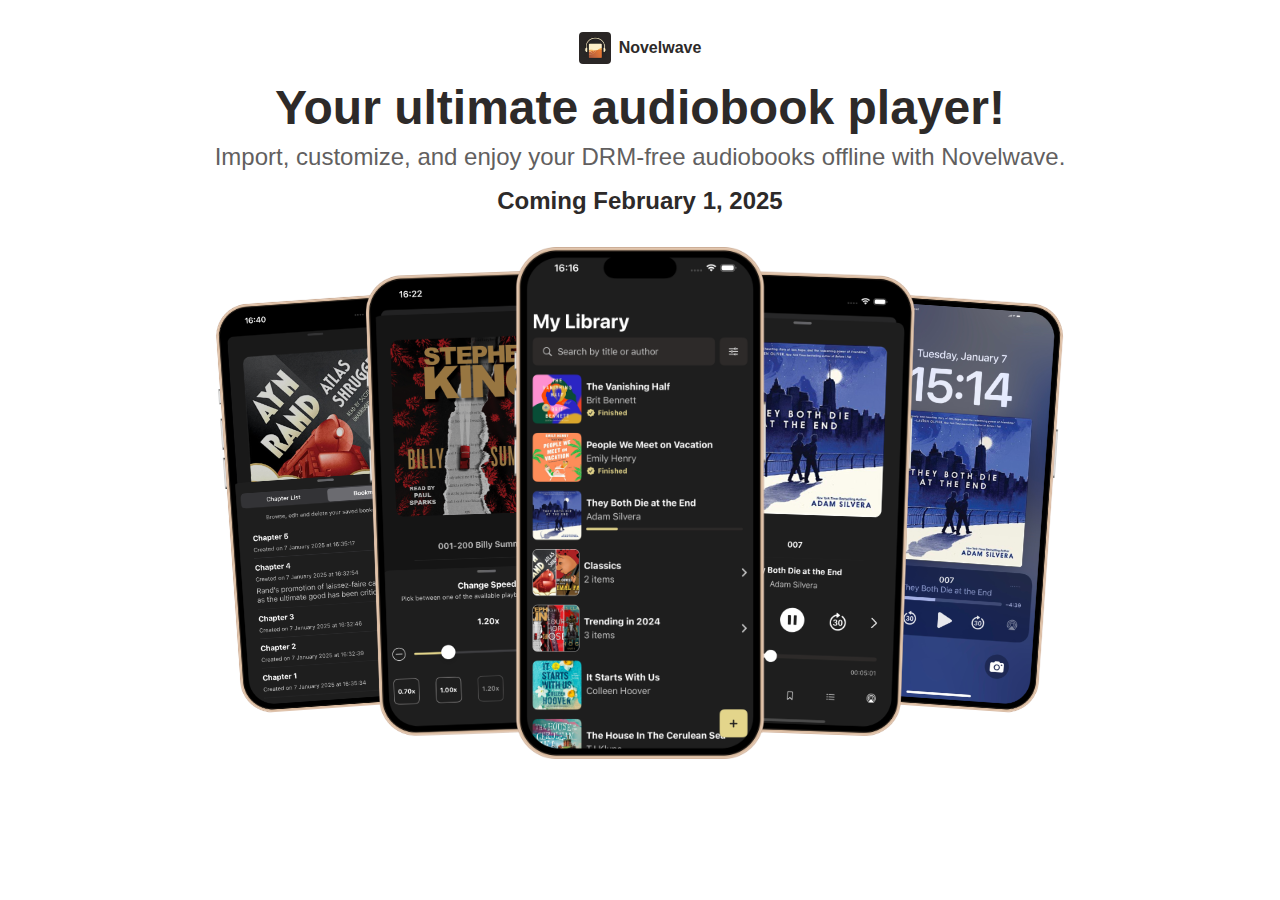
==== index.html @ bcdfbcad "Add favicon to the website" ====
<!DOCTYPE html>
<html lang="en">
<head>
    <meta charset="UTF-8">
    <meta name="viewport" content="width=device-width, initial-scale=1.0">
    <title>Novelwave</title>
    <link rel="stylesheet" href="styles.css"/>
    <link rel="apple-touch-icon" sizes="180x180" href="/apple-touch-icon.png">
    <link rel="icon" type="image/png" sizes="32x32" href="/favicon-32x32.png">
    <link rel="icon" type="image/png" sizes="16x16" href="/favicon-16x16.png">
    <link rel="manifest" href="/site.webmanifest">
</head>
<body>
    <section class="landing">
        <div class="landing__header">
            <img class="landing__header__appIcon"src="resources/icons/icon.novelwave.png"/>
            <p class="landing__header__appName">Novelwave</p>
        </div>
        <h1 class="landing__title">Your ultimate <br class="landing__title--breakpoint">audiobook player!</h1>
        <h4 class="landing__subtitle">Import, customize, and enjoy your DRM-free audiobooks offline with Novelwave.</h4>
        <h4 class="landing__disclaimer">Coming <span class="landing__disclaimer--date">February 1, 2025</span></h4>
        <div class="landing__container">
            <img class="landing__image landing__image--bookmarks" src="resources/images/image.bookmarks.png"/>
            <img class="landing__image landing__image--playbackSpeed" src="resources/images/image.playbackSpeed.png"/>
            <img class="landing__image landing__image--library" src="resources/images/image.library.png"/>
            <img class="landing__image landing__image--player" src="resources/images/image.player.png"/>
            <img class="landing__image landing__image--nowPlaying" src="resources/images/image.nowPlaying.png"/>
        </div>
    </section>
</body>
</html>
---- styles.css ----
:root {
    --primary-color: #2D2A29;
    --secondary-color: #625F5F;
    --background-color: #FFFFFF;
}

* {
    margin: 0;
    padding: 0;
    box-sizing: border-box;
}

body {
    font-family: -apple-system, BlinkMacSystemFont, sans-serif;
    font-size: 16px;
    background-color: var(--background-color);
    color: var(--primary-color);
}

h1 {
    font-size: 3em;
    font-weight: 600;
}

h4 {
    font-size: 1.5em;
    font-weight: 400;
}

.landing {
    text-align: center;
    height: 100vh;
    padding: 2em;
}

.landing__header {
    display: flex;
    justify-content: center;
    align-items: center;
    gap: 0.5em;
    padding-bottom: 1rem;
}

.landing__header__appIcon {
    width: 2em;
    border-radius: 0.25em;
}

.landing__header__appName {
    font-size: 1em;
    font-weight: 600;
}

.landing__title {
    padding-bottom: 0.5rem;
}

.landing__title--breakpoint {
    display: none;
}

@media (max-width: 750px) {
    .landing__title--breakpoint {
        display: block;
    }
}

.landing__subtitle {
    color: var(--secondary-color);
    padding-bottom: 1rem;
}

.landing__disclaimer {
    font-weight: 600;
    padding-bottom: 2rem;
}

.landing__disclaimer--date {
    color: var(--primary-color);
}

.landing__container {
    display: flex;
    justify-content: center;
    margin-right: 96px;
}

.landing__image {
    height: 40vw;
    min-height: 360px;
    margin-right: -96px;
    max-height: 600px;
}

.landing__image--bookmarks {
    rotate: -4deg;
    scale: 0.8;
}

.landing__image--playbackSpeed {
    rotate: -2deg;
    z-index: 1;
    scale: 0.9;
}

.landing__image--player {
    rotate: 2deg;
    z-index: 1;
    scale: 0.9;
}

.landing__image--nowPlaying {
    rotate: 4deg;
    scale: 0.8;
}

.landing__image--library {
    z-index: 2;
}
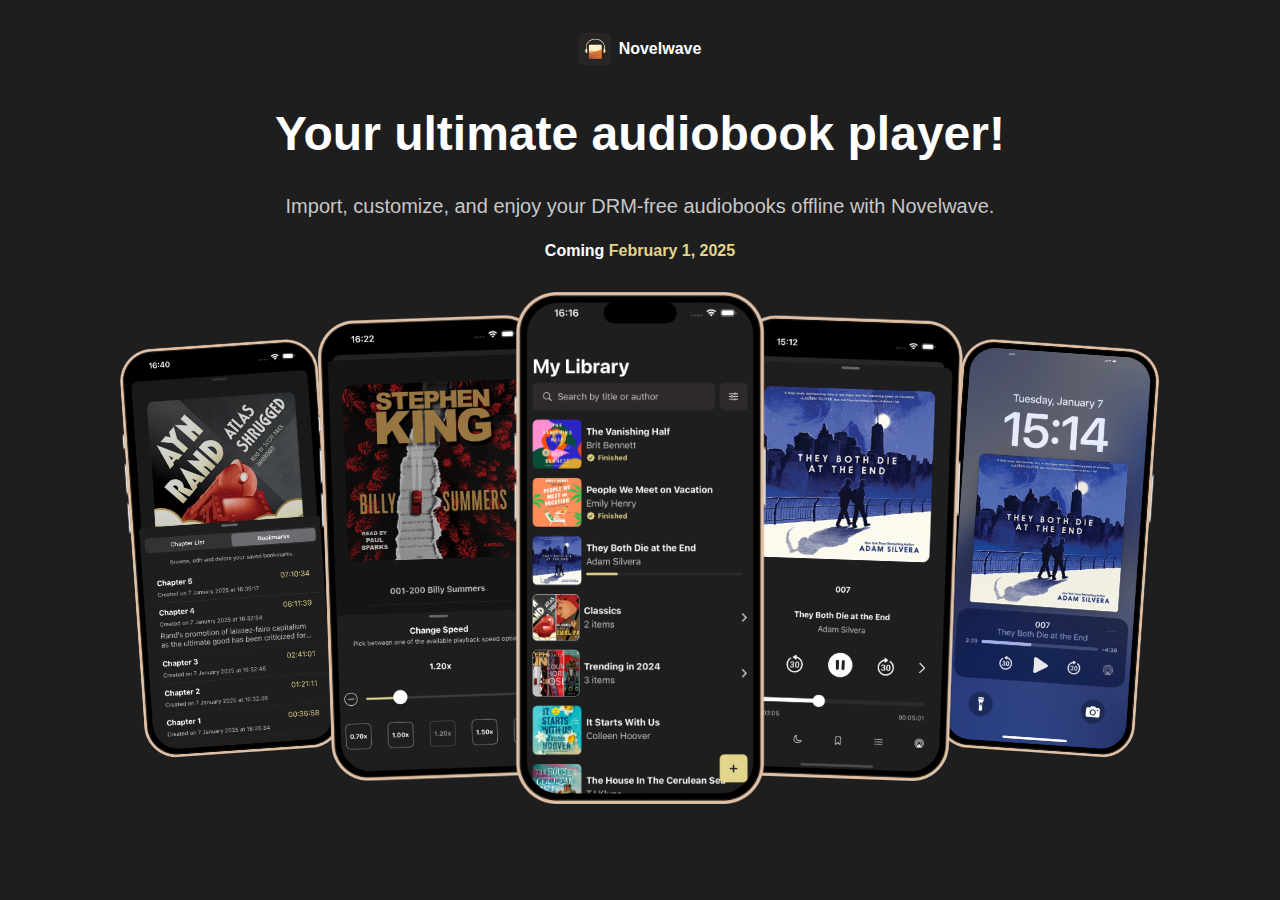
==== commit 2bc88e8a: "Update landing page colors and cleaned up code" ====
--- a/index.html
+++ b/index.html
@@ -3,29 +3,32 @@
 <head>
     <meta charset="UTF-8">
     <meta name="viewport" content="width=device-width, initial-scale=1.0">
-    <title>Novelwave</title>
-    <link rel="stylesheet" href="styles.css"/>
+    <title>Novelwave - Audiobook Player</title>
+    <link rel="stylesheet" href="index.css">
     <link rel="apple-touch-icon" sizes="180x180" href="/apple-touch-icon.png">
     <link rel="icon" type="image/png" sizes="32x32" href="/favicon-32x32.png">
     <link rel="icon" type="image/png" sizes="16x16" href="/favicon-16x16.png">
     <link rel="manifest" href="/site.webmanifest">
 </head>
 <body>
-    <section class="landing">
-        <div class="landing__header">
-            <img class="landing__header__appIcon"src="resources/icons/icon.novelwave.png"/>
-            <p class="landing__header__appName">Novelwave</p>
-        </div>
-        <h1 class="landing__title">Your ultimate <br class="landing__title--breakpoint">audiobook player!</h1>
-        <h4 class="landing__subtitle">Import, customize, and enjoy your DRM-free audiobooks offline with Novelwave.</h4>
-        <h4 class="landing__disclaimer">Coming <span class="landing__disclaimer--date">February 1, 2025</span></h4>
-        <div class="landing__container">
-            <img class="landing__image landing__image--bookmarks" src="resources/images/image.bookmarks.png"/>
-            <img class="landing__image landing__image--playbackSpeed" src="resources/images/image.playbackSpeed.png"/>
-            <img class="landing__image landing__image--library" src="resources/images/image.library.png"/>
-            <img class="landing__image landing__image--player" src="resources/images/image.player.png"/>
-            <img class="landing__image landing__image--nowPlaying" src="resources/images/image.nowPlaying.png"/>
-        </div>
-    </section>
-</body>
-</html>+    <main class="landing">
+        <header class="landing__header">
+            <img class="landing__header__icon" src="resources/icons/icon.novelwave.png" alt="Novelwave app icon">
+            <p class="landing__header__name">Novelwave</p>
+        </header>
+        <h1 class="landing__title">
+            Your ultimate <span class="landing__title--breakpoint">audiobook player!</span>
+        </h1>
+        <p class="landing__subtitle">
+            Import, customize, and enjoy your DRM-free audiobooks offline with Novelwave.
+        </p>
+        <p class="landing__disclaimer">
+            Coming <span class="landing__disclaimer--date">February 1, 2025</span>
+        </p>
+        <section class="landing__images">
+            <img class="landing__image landing__image--bookmarks" src="resources/images/image.bookmarks.png" alt="Bookmark feature preview">
+            <img class="landing__image landing__image--playback-speed" src="resources/images/image.playbackSpeed.png" alt="Playback speed feature preview">
+            <img class="landing__image landing__image--library" src="resources/images/image.library.png" alt="Library view preview">
+            <img class="landing__image landing__image--player" src="resources/images/image.player.png" alt="Player feature preview">
+            <img class="landing__image landing__image--now-playing" src="resources/images/image.nowPlaying.png" alt="Now playing screen preview">
+        </section
--- a/index.css
+++ b/index.css
@@ -0,0 +1,138 @@
+:root {
+    --primary-color: #FFFFFF;
+    --secondary-color: #C7C7C7;
+    --background-color: #1E1E1E;
+    --accent-color: #E3D58B;
+    --contrast-color: #2D2A29;
+}
+
+* {
+    margin: 0;
+    padding: 0;
+    box-sizing: border-box;
+}
+
+body {
+    font-family: -apple-system, BlinkMacSystemFont, sans-serif;
+    font-size: 16px;
+    background-color: var(--background-color);
+    color: var(--primary-color);
+}
+
+h1, h4, p {
+    text-align: center;
+    margin: 0.5em 0;
+}
+
+.landing {
+    display: flex;
+    flex-direction: column;
+    align-items: center;
+    height: 100vh;
+    padding: 2rem;
+    text-align: center;
+}
+
+.landing__header {
+    display: flex;
+    align-items: center;
+    gap: 0.5em;
+    margin-bottom: 1rem;
+}
+
+.landing__header__icon {
+    width: 2em;
+    border-radius: 0.25em;
+}
+
+.landing__header__name {
+    font-size: 1rem;
+    font-weight: 600;
+}
+
+.landing__title {
+    font-size: 3rem;
+    font-weight: 600;
+}
+
+.landing__title--breakpoint {
+    display: inline;
+}
+
+@media (max-width: 750px) {
+    .landing__title--breakpoint {
+        display: block;
+    }
+}
+
+.landing__subtitle {
+    font-size: 1.25rem;
+    color: var(--secondary-color);
+    margin-bottom: 1rem;
+}
+
+.landing__disclaimer {
+    font-size: 1rem;
+    font-weight: 600;
+    margin-bottom: 2rem;
+}
+
+.landing__disclaimer--date {
+    color: var(--accent-color);
+}
+
+.landing__images {
+    display: flex;
+    justify-content: center;
+    margin-left: -3rem;
+}
+
+.landing__image {
+    max-height: 600px;
+    min-height: 360px;
+    height: 40vw;
+    transform: rotate(0);
+    margin-right: -3rem;
+}
+
+.landing__image--bookmarks {
+    transform: rotate(-4deg) scale(0.8);
+}
+
+@media (max-width: 750px) {
+    .landing__image {
+        margin-right: -7rem;
+    }
+
+    .landing__images {
+        margin-left: -7rem;
+    }
+}
+
+@media (max-width: 440px) {
+    .landing__image {
+        margin-right: -9rem;
+    }
+
+    .landing__images {
+        margin-left: -9rem;
+    }
+}
+
+.landing__image--playback-speed {
+    transform: rotate(-2deg) scale(0.9);
+    z-index: 1;
+}
+
+.landing__image--library {
+    z-index: 2;
+}
+
+.landing__image--player {
+    transform: rotate(2deg) scale(0.9);
+    z-index: 1;
+}
+
+.landing__image--now-playing {
+    transform: rotate(4deg) scale(0.8);
+}
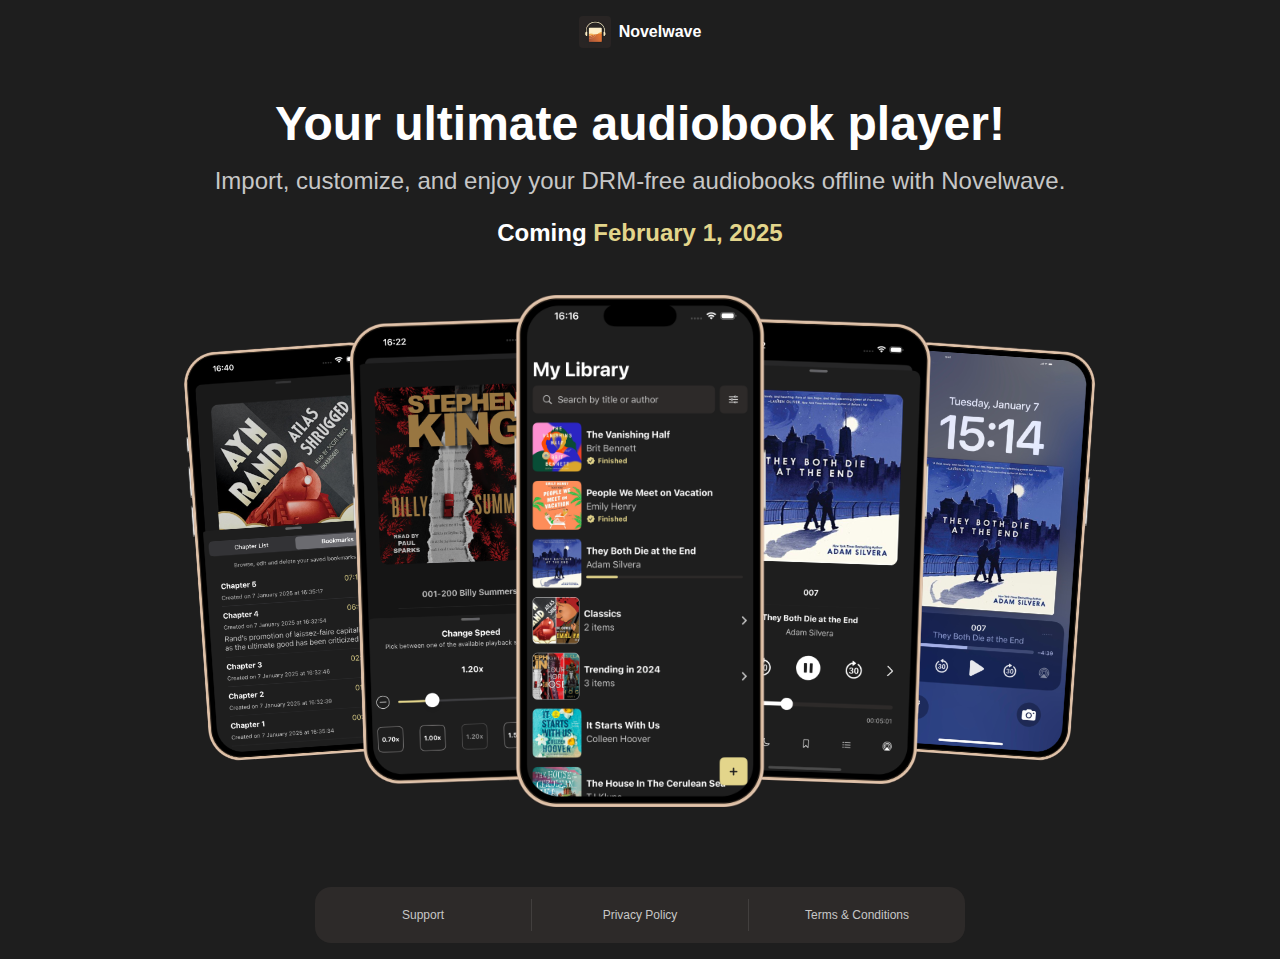
==== commit bd3ccdcc: "Add placeholder footer element" ====
--- a/index.html
+++ b/index.html
@@ -5,17 +5,20 @@
     <meta name="viewport" content="width=device-width, initial-scale=1.0">
     <title>Novelwave - Audiobook Player</title>
     <link rel="stylesheet" href="index.css">
-    <link rel="apple-touch-icon" sizes="180x180" href="/apple-touch-icon.png">
-    <link rel="icon" type="image/png" sizes="32x32" href="/favicon-32x32.png">
-    <link rel="icon" type="image/png" sizes="16x16" href="/favicon-16x16.png">
-    <link rel="manifest" href="/site.webmanifest">
+    <link rel="stylesheet" href="resources/css/shared.css">
+    <link rel="stylesheet" href="resources/css/header.css">
+    <link rel="stylesheet" href="resources/css/footer.css">
+    <link rel="apple-touch-icon" sizes="180x180" href="resources/favicon/apple-touch-icon.png">
+    <link rel="icon" type="image/png" sizes="32x32" href="resources/favicon/favicon-32x32.png">
+    <link rel="icon" type="image/png" sizes="16x16" href="resources/favicon/favicon-16x16.png">
+    <link rel="manifest" href="resources/favicon/site.webmanifest">
 </head>
 <body>
+    <header class="app__header">
+        <img class="app__header__icon" src="resources/icons/icon.novelwave.png" alt="Novelwave app icon">
+        <p class="app__header__name">Novelwave</p>
+    </header>
     <main class="landing">
-        <header class="landing__header">
-            <img class="landing__header__icon" src="resources/icons/icon.novelwave.png" alt="Novelwave app icon">
-            <p class="landing__header__name">Novelwave</p>
-        </header>
         <h1 class="landing__title">
             Your ultimate <span class="landing__title--breakpoint">audiobook player!</span>
         </h1>
@@ -31,4 +34,13 @@
             <img class="landing__image landing__image--library" src="resources/images/image.library.png" alt="Library view preview">
             <img class="landing__image landing__image--player" src="resources/images/image.player.png" alt="Player feature preview">
             <img class="landing__image landing__image--now-playing" src="resources/images/image.nowPlaying.png" alt="Now playing screen preview">
-        </section
+        </section>
+    </main>
+    <footer class="app__footer">
+        <a class="app__footer__link app__footer__link--support" href="">Support</a>
+        <div class="app__footer__divider"></div>
+        <a class="app__footer__link app__footer__link--privacy-policy" href="">Privacy Policy</a>
+        <div class="app__footer__divider"></div>
+        <a class="app__footer__link app__footer__link--terms-and-conditions" href="">Terms & Conditions</a>
+    </footer>
+</body>
--- a/index.css
+++ b/index.css
@@ -1,36 +1,10 @@
-:root {
-    --primary-color: #FFFFFF;
-    --secondary-color: #C7C7C7;
-    --background-color: #1E1E1E;
-    --accent-color: #E3D58B;
-    --contrast-color: #2D2A29;
-}
-
-* {
-    margin: 0;
-    padding: 0;
-    box-sizing: border-box;
-}
-
-body {
-    font-family: -apple-system, BlinkMacSystemFont, sans-serif;
-    font-size: 16px;
-    background-color: var(--background-color);
-    color: var(--primary-color);
-}
-
-h1, h4, p {
-    text-align: center;
-    margin: 0.5em 0;
-}
-
 .landing {
     display: flex;
     flex-direction: column;
     align-items: center;
-    height: 100vh;
     padding: 2rem;
     text-align: center;
+    margin-bottom: 3em;
 }
 
 .landing__header {
@@ -53,6 +27,7 @@
 .landing__title {
     font-size: 3rem;
     font-weight: 600;
+    margin-bottom: 1rem;
 }
 
 .landing__title--breakpoint {
@@ -66,15 +41,15 @@
 }
 
 .landing__subtitle {
-    font-size: 1.25rem;
+    font-size: 1.5rem;
     color: var(--secondary-color);
-    margin-bottom: 1rem;
+    margin-bottom: 1.5rem;
 }
 
 .landing__disclaimer {
-    font-size: 1rem;
+    font-size: 1.5rem;
     font-weight: 600;
-    margin-bottom: 2rem;
+    margin-bottom: 3rem;
 }
 
 .landing__disclaimer--date {
@@ -84,7 +59,7 @@
 .landing__images {
     display: flex;
     justify-content: center;
-    margin-left: -3rem;
+    margin-left: -5rem;
 }
 
 .landing__image {
@@ -92,7 +67,7 @@
     min-height: 360px;
     height: 40vw;
     transform: rotate(0);
-    margin-right: -3rem;
+    margin-right: -5rem;
 }
 
 .landing__image--bookmarks {
--- a/resources/css/shared.css
+++ b/resources/css/shared.css
@@ -0,0 +1,21 @@
+:root {
+    --primary-color: #FFFFFF;
+    --secondary-color: #C7C7C7;
+    --disabled-color: #969494;
+    --background-color: #1E1E1E;
+    --accent-color: #E3D58B;
+    --contrast-color: #2D2A29;
+}
+
+* {
+    margin: 0;
+    padding: 0;
+    box-sizing: border-box;
+}
+
+body {
+    font-family: -apple-system, BlinkMacSystemFont, sans-serif;
+    font-size: 16px;
+    background-color: var(--background-color);
+    color: var(--primary-color);
+}--- a/resources/css/header.css
+++ b/resources/css/header.css
@@ -0,0 +1,17 @@
+.app__header {
+    display: flex;
+    align-items: center;
+    gap: 0.5em;
+    justify-content: center;
+    padding: 1rem 2rem;
+}
+
+.app__header__icon {
+    width: 2em;
+    border-radius: 0.25em;
+}
+
+.app__header__name {
+    font-size: 1rem;
+    font-weight: 600;
+}--- a/resources/css/footer.css
+++ b/resources/css/footer.css
@@ -0,0 +1,46 @@
+.app__footer {
+    background-color: var(--contrast-color);
+    display: flex;
+    justify-content: center;
+    padding: 0.75em 3em;
+    gap: 3em;
+    margin: 1em auto;
+    width: calc(100% - 2em);
+    border-radius: 1em;
+    align-items: center;
+    max-width: 650px;
+}
+
+@media (max-width: 750px) {
+    .app__footer {
+        flex-direction: column;
+        gap: 1em;
+    }
+}
+
+.app__footer__link {
+    flex: 1;
+    text-decoration: none;
+    color: var(--secondary-color);
+    font-size: 0.75rem;
+    text-align: center;
+}
+
+.app__footer__link:hover {
+    font-weight: 600;
+    color: var(--accent-color);
+}
+
+.app__footer__divider {
+    background-color: var(--disabled-color);
+    width: 1px;
+    height: 2em;
+    opacity: 0.2;
+}
+
+@media (max-width: 750px) {
+    .app__footer__divider {
+        height: 1px;
+        width: 100%;
+    }
+}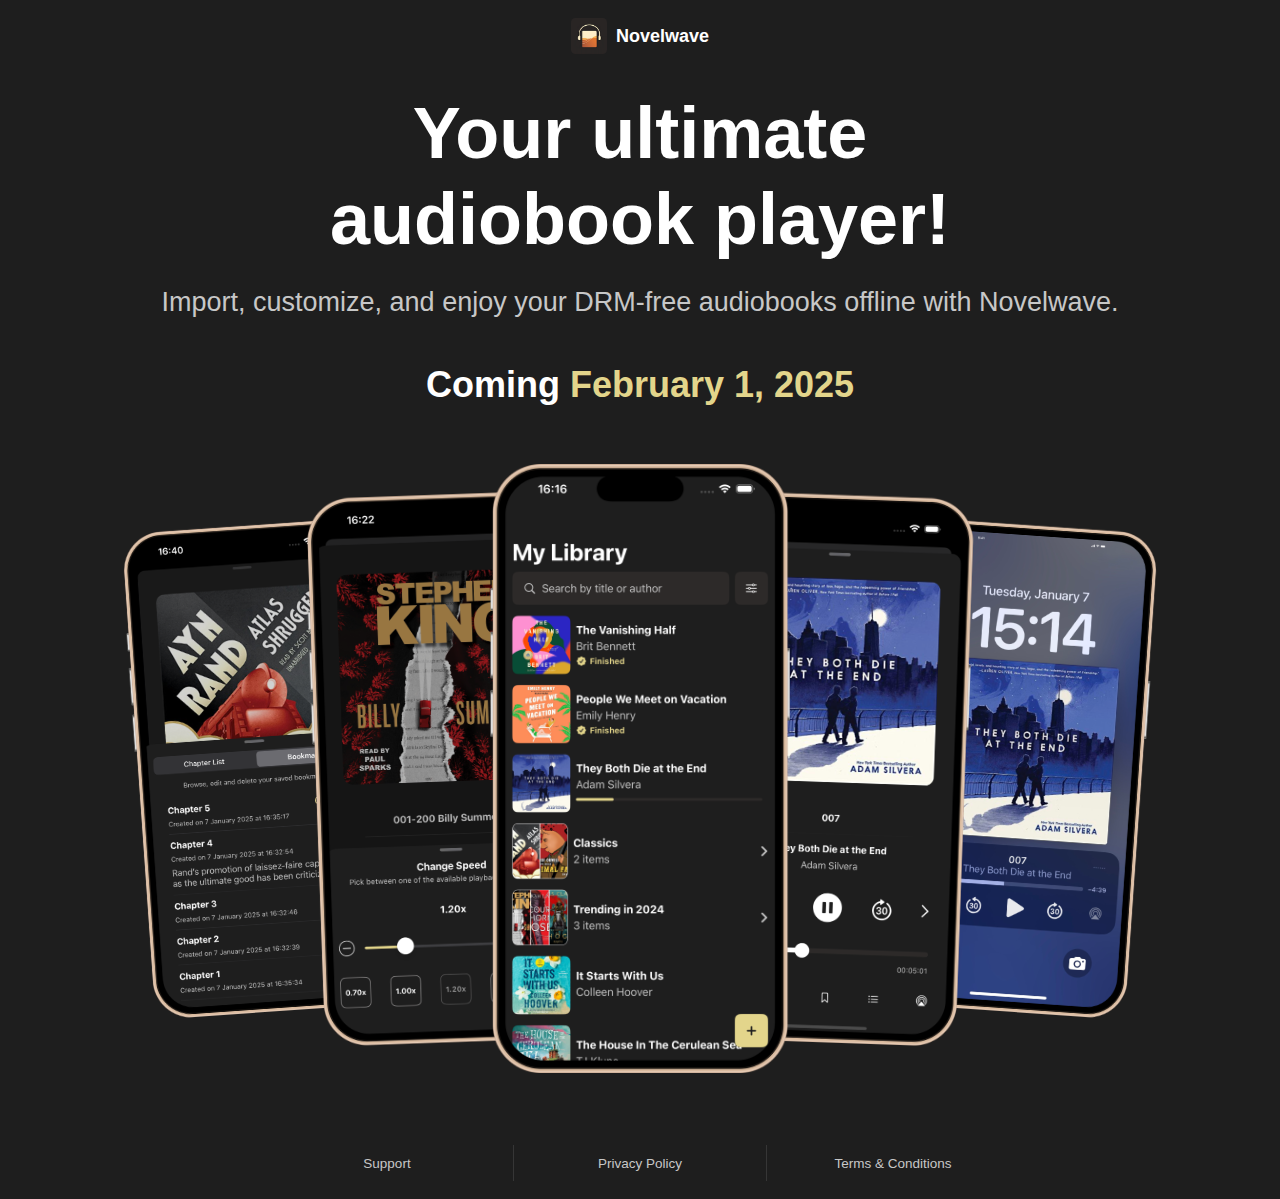
==== commit 77361ec8: "Improved landing page design" ====
--- a/index.html
+++ b/index.html
@@ -1,46 +1,63 @@
 <!DOCTYPE html>
 <html lang="en">
-<head>
-    <meta charset="UTF-8">
-    <meta name="viewport" content="width=device-width, initial-scale=1.0">
-    <title>Novelwave - Audiobook Player</title>
-    <link rel="stylesheet" href="index.css">
-    <link rel="stylesheet" href="resources/css/shared.css">
-    <link rel="stylesheet" href="resources/css/header.css">
-    <link rel="stylesheet" href="resources/css/footer.css">
-    <link rel="apple-touch-icon" sizes="180x180" href="resources/favicon/apple-touch-icon.png">
-    <link rel="icon" type="image/png" sizes="32x32" href="resources/favicon/favicon-32x32.png">
-    <link rel="icon" type="image/png" sizes="16x16" href="resources/favicon/favicon-16x16.png">
-    <link rel="manifest" href="resources/favicon/site.webmanifest">
-</head>
-<body>
-    <header class="app__header">
-        <img class="app__header__icon" src="resources/icons/icon.novelwave.png" alt="Novelwave app icon">
-        <p class="app__header__name">Novelwave</p>
-    </header>
-    <main class="landing">
-        <h1 class="landing__title">
-            Your ultimate <span class="landing__title--breakpoint">audiobook player!</span>
-        </h1>
-        <p class="landing__subtitle">
-            Import, customize, and enjoy your DRM-free audiobooks offline with Novelwave.
-        </p>
-        <p class="landing__disclaimer">
-            Coming <span class="landing__disclaimer--date">February 1, 2025</span>
-        </p>
-        <section class="landing__images">
-            <img class="landing__image landing__image--bookmarks" src="resources/images/image.bookmarks.png" alt="Bookmark feature preview">
-            <img class="landing__image landing__image--playback-speed" src="resources/images/image.playbackSpeed.png" alt="Playback speed feature preview">
-            <img class="landing__image landing__image--library" src="resources/images/image.library.png" alt="Library view preview">
-            <img class="landing__image landing__image--player" src="resources/images/image.player.png" alt="Player feature preview">
-            <img class="landing__image landing__image--now-playing" src="resources/images/image.nowPlaying.png" alt="Now playing screen preview">
-        </section>
-    </main>
-    <footer class="app__footer">
-        <a class="app__footer__link app__footer__link--support" href="">Support</a>
-        <div class="app__footer__divider"></div>
-        <a class="app__footer__link app__footer__link--privacy-policy" href="">Privacy Policy</a>
-        <div class="app__footer__divider"></div>
-        <a class="app__footer__link app__footer__link--terms-and-conditions" href="">Terms & Conditions</a>
-    </footer>
-</body>
+
+    <head>
+        <meta charset="UTF-8">
+        <meta name="viewport" content="width=device-width, initial-scale=1.0">
+
+        <title>Novelwave - Audiobook Player</title>
+
+        <link rel="stylesheet" href="resources/css/index.css">
+        <link rel="stylesheet" href="resources/css/shared.css">
+        <link rel="stylesheet" href="resources/css/header.css">
+        <link rel="stylesheet" href="resources/css/footer.css">
+
+        <link rel="apple-touch-icon" sizes="180x180" href="resources/favicon/apple-touch-icon.png">
+        <link rel="icon" type="image/png" sizes="32x32" href="resources/favicon/favicon-32x32.png">
+        <link rel="icon" type="image/png" sizes="16x16" href="resources/favicon/favicon-16x16.png">
+        <link rel="icon" href="resources/favicon/favicon.ico">
+        <link rel="manifest" href="resources/favicon/site.webmanifest">
+    </head>
+
+    <body>
+
+        <!-- HEADER -->
+        <header class="app__header">
+            <a class="app__header__link" href="https://www.novelwave.app">
+                <img class="app__header__icon" src="resources/icons/icon.novelwave.png" alt="Novelwave app icon">
+                <p class="app__header__name">Novelwave</p>
+            </a>
+        </header>
+
+        <!-- LANDING -->
+        <main class="landing">
+            <h1 class="landing__title">
+                Your ultimate<br />audiobook player!</span>
+            </h1>
+            <p class="landing__subtitle">
+                Import, customize, and enjoy your DRM-free audiobooks offline with Novelwave.
+            </p>
+            <h3 class="landing__disclaimer">
+                Coming <span class="landing__disclaimer--date">February 1, 2025</span>
+            </h3>
+            <section class="landing__images">
+                <img class="landing__image landing__image--bookmarks" src="resources/images/image.bookmarks.png" alt="Bookmark feature preview">
+                <img class="landing__image landing__image--playback-speed" src="resources/images/image.playbackSpeed.png" alt="Playback speed feature preview">
+                <img class="landing__image landing__image--library" src="resources/images/image.library.png" alt="Library view preview">
+                <img class="landing__image landing__image--player" src="resources/images/image.player.png" alt="Player feature preview">
+                <img class="landing__image landing__image--now-playing" src="resources/images/image.nowPlaying.png" alt="Now playing screen preview">
+            </section>
+        </main>
+
+        <!-- FOOTER -->
+        <footer class="app__footer">
+            <a class="app__footer__link app__footer__link--support" href="">Support</a>
+            <div class="app__footer__divider"></div>
+            <a class="app__footer__link app__footer__link--privacy-policy" href="">Privacy Policy</a>
+            <div class="app__footer__divider"></div>
+            <a class="app__footer__link app__footer__link--terms-and-conditions" href="">Terms & Conditions</a>
+        </footer>
+
+    </body>
+
+</html>
--- a/resources/css/index.css
+++ b/resources/css/index.css
@@ -0,0 +1,104 @@
+.landing {
+    display: flex;
+    flex-direction: column;
+    align-items: center;
+    text-align: center;
+    margin: 2rem 0 4rem 0;
+}
+
+.landing__title {
+    margin-bottom: 1rem;
+}
+
+.landing__subtitle {
+    font-size: 1.5rem;
+    font-weight: 400;
+    color: var(--secondary-color);
+    margin-bottom: 2rem;
+}
+
+.landing__disclaimer {
+    margin-bottom: 3rem;
+}
+
+.landing__disclaimer--date {
+    color: var(--accent-color);
+}
+
+.landing__images {
+    display: flex;
+    flex-wrap: wrap;
+    justify-content: center;
+    max-width: 1000px;
+    min-width: 300px
+}
+
+.landing__image {
+    width: 30%;
+    margin-right: -3rem;
+    margin-left: -3rem;
+    transition: transform 0.3s ease, box-shadow 0.3s ease;
+}
+
+@media (max-width: 750px) {
+
+    .landing {
+        margin-top: 1rem;
+    }
+
+    .landing__title {
+        font-size: 2rem;
+    }
+
+    .landing__subtitle {
+        font-size: 1rem;
+        margin-bottom: 1rem;
+    }
+
+    .landing__disclaimer {
+        font-size: 1rem;
+        margin-bottom: 2rem;
+    }
+
+    .landing__image {
+        margin-right: -2rem;
+        margin-left: -2rem;
+    }
+}
+
+@media (max-width: 450px) {
+    .landing__image {
+        margin-right: -1.5rem;
+        margin-left: -1.5rem;
+    }
+}
+
+.landing__image:hover {
+    transform: scale(1.1);
+}
+
+.landing__image--bookmarks {
+    rotate: -4deg;
+    scale: 0.8;
+}
+
+.landing__image--playback-speed {
+    rotate: -2deg;
+    z-index: 2;
+    scale: 0.9;
+}
+
+.landing__image--library {
+    z-index: 3;
+}
+
+.landing__image--player {
+    rotate: 2deg;
+    z-index: 2;
+    scale: 0.9;
+}
+
+.landing__image--now-playing {
+    rotate: 4deg;
+    scale: 0.8;
+}--- a/resources/css/shared.css
+++ b/resources/css/shared.css
@@ -13,9 +13,33 @@
     box-sizing: border-box;
 }
 
-body {
+html {
     font-family: -apple-system, BlinkMacSystemFont, sans-serif;
-    font-size: 16px;
+    font-size: 18px;
     background-color: var(--background-color);
     color: var(--primary-color);
+    line-height: 1.6;
+}
+
+h1 {
+    font-size: 4rem;
+    line-height: 1.2;
+}
+
+h2 {
+    font-size: 3rem;
+    font-weight: 400;
+    line-height: 1.3;
+}
+
+h3 {
+    font-size: 2rem;
+    font-weight: 600;
+    line-height: 1.4;
+}
+
+body {
+    max-width: 1200px;
+    margin: 0 auto;
+    padding: 1rem 2rem;
 }--- a/resources/css/header.css
+++ b/resources/css/header.css
@@ -1,14 +1,15 @@
-.app__header {
+.app__header__link {
     display: flex;
     align-items: center;
-    gap: 0.5em;
     justify-content: center;
-    padding: 1rem 2rem;
+    gap: 0.5rem;
+    text-decoration: none;
+    color: var(--primary-color);
 }
 
 .app__header__icon {
-    width: 2em;
-    border-radius: 0.25em;
+    width: 2rem;
+    border-radius: 0.25rem;
 }
 
 .app__header__name {
--- a/resources/css/footer.css
+++ b/resources/css/footer.css
@@ -1,12 +1,8 @@
 .app__footer {
-    background-color: var(--contrast-color);
     display: flex;
     justify-content: center;
-    padding: 0.75em 3em;
     gap: 3em;
-    margin: 1em auto;
-    width: calc(100% - 2em);
-    border-radius: 1em;
+    margin: 0 auto;
     align-items: center;
     max-width: 650px;
 }
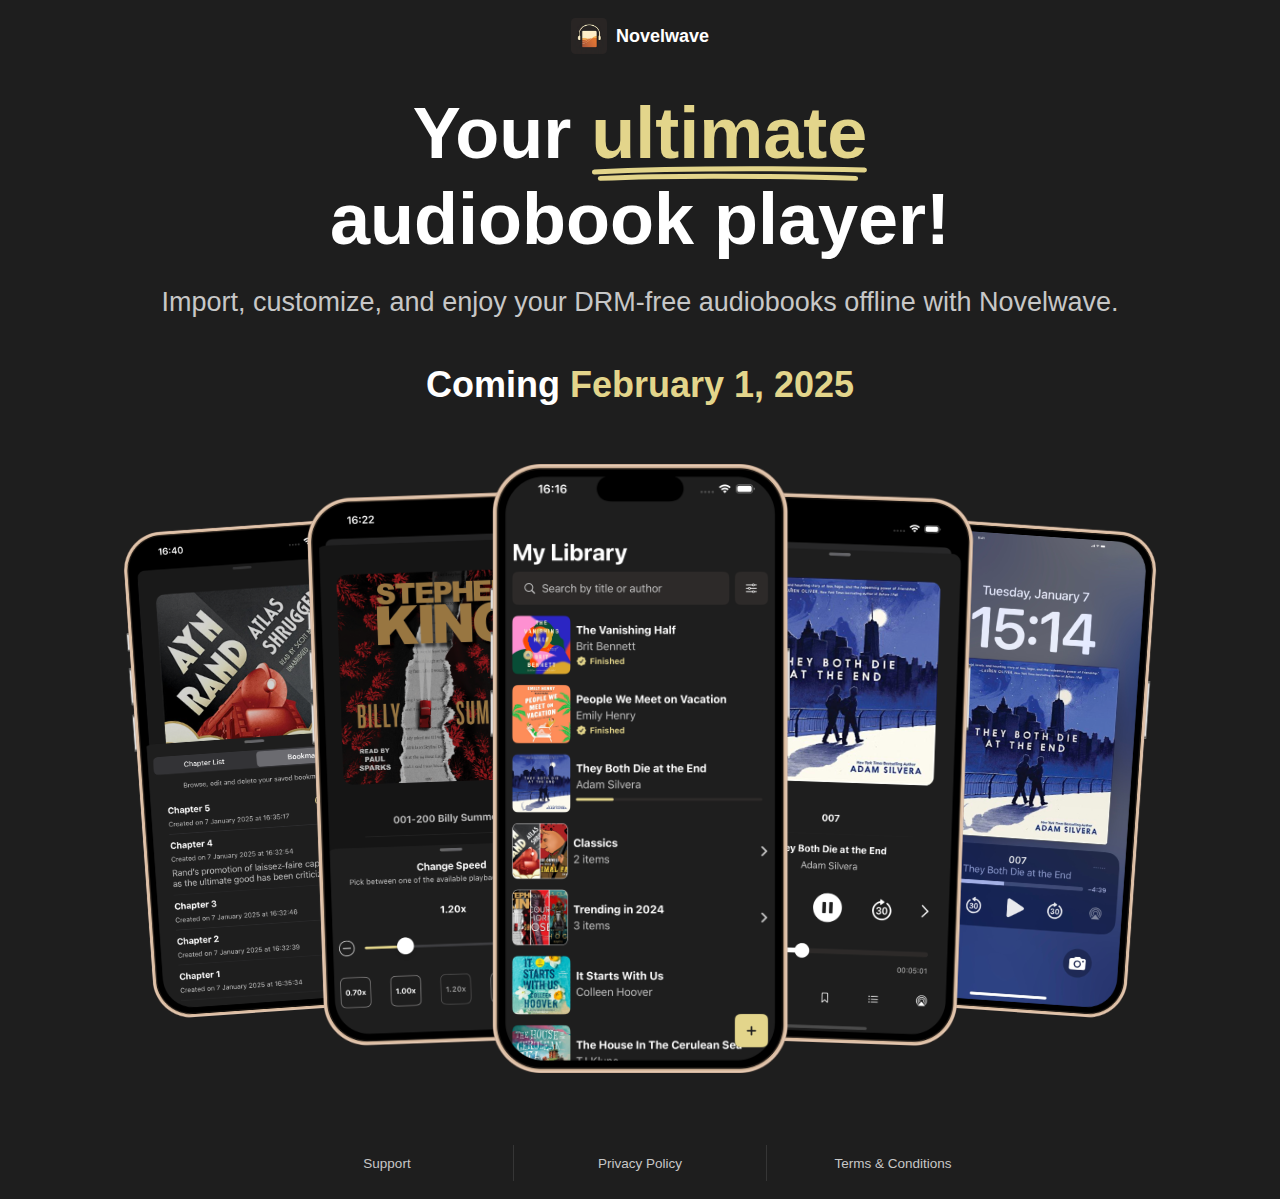
==== commit 0be5b2ce: "Add a stylistic underline decoration to the landing page" ====
--- a/index.html
+++ b/index.html
@@ -32,7 +32,7 @@
         <!-- LANDING -->
         <main class="landing">
             <h1 class="landing__title">
-                Your ultimate<br />audiobook player!</span>
+                Your <span class="landing__title--highlighted">ultimate</span><br/>audiobook player!</span>
             </h1>
             <p class="landing__subtitle">
                 Import, customize, and enjoy your DRM-free audiobooks offline with Novelwave.
--- a/resources/css/index.css
+++ b/resources/css/index.css
@@ -8,6 +8,23 @@
 
 .landing__title {
     margin-bottom: 1rem;
+}
+
+.landing__title--highlighted {
+    color: var(--accent-color);
+    position: relative;
+}
+
+.landing__title--highlighted::after {
+    content: '';
+    background: url("/resources/vectors/vector.underline.svg") no-repeat center;
+    background-size: contain;
+    position: absolute;
+    bottom: -0.5rem;
+    left: 0;
+    right: 0;
+    height: 1rem;
+    width: 100%;
 }
 
 .landing__subtitle {
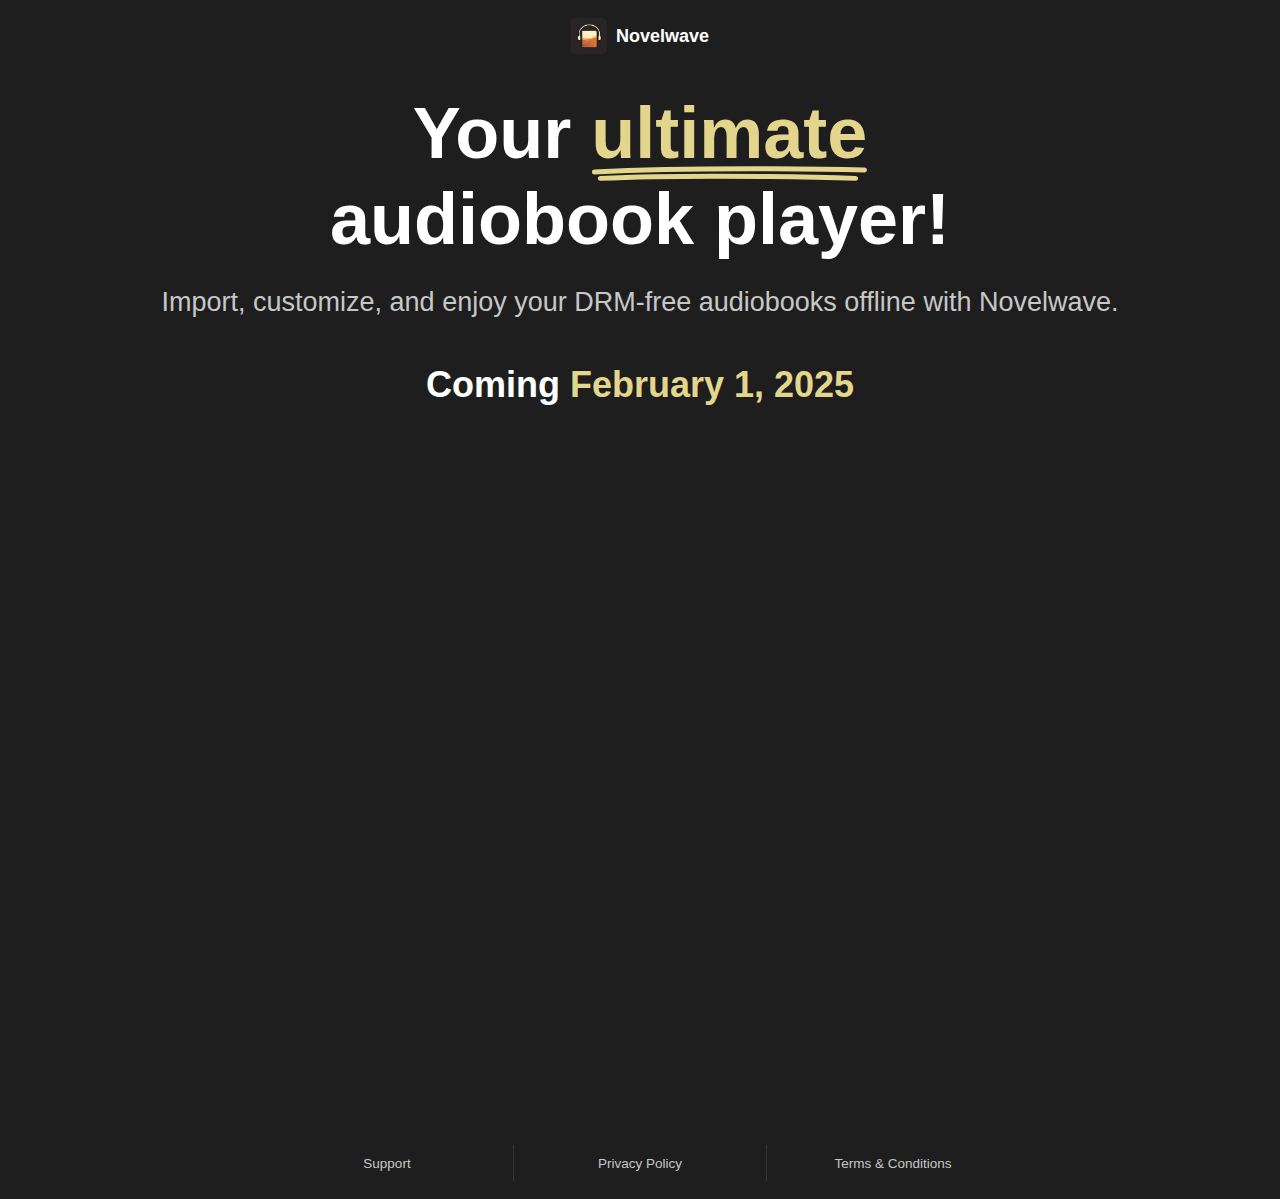
==== commit 491a7178: "Add basic Support, Privacy Policy and Terms & Conditions page structure" ====
--- a/index.html
+++ b/index.html
@@ -23,7 +23,7 @@
 
         <!-- HEADER -->
         <header class="app__header">
-            <a class="app__header__link" href="https://www.novelwave.app">
+            <a class="app__header__link" href="/index.html">
                 <img class="app__header__icon" src="resources/icons/icon.novelwave.png" alt="Novelwave app icon">
                 <p class="app__header__name">Novelwave</p>
             </a>
@@ -51,11 +51,11 @@
 
         <!-- FOOTER -->
         <footer class="app__footer">
-            <a class="app__footer__link app__footer__link--support" href="">Support</a>
+            <a class="app__footer__link app__footer__link--support" href="/support.html">Support</a>
             <div class="app__footer__divider"></div>
-            <a class="app__footer__link app__footer__link--privacy-policy" href="">Privacy Policy</a>
+            <a class="app__footer__link app__footer__link--privacy-policy" href="/privacy.html">Privacy Policy</a>
             <div class="app__footer__divider"></div>
-            <a class="app__footer__link app__footer__link--terms-and-conditions" href="">Terms & Conditions</a>
+            <a class="app__footer__link app__footer__link--terms-and-conditions" href="/terms.html">Terms & Conditions</a>
         </footer>
 
     </body>
--- a/resources/css/index.css
+++ b/resources/css/index.css
@@ -47,14 +47,24 @@
     flex-wrap: wrap;
     justify-content: center;
     max-width: 1000px;
-    min-width: 300px
+    min-width: 300px;
+}
+
+@keyframes fadeIn {
+    0% {
+        opacity: 0;
+        transform: translateY(1rem);
+    }
+    100% {
+        opacity: 1;
+        transform: translateY(0);
+    }
 }
 
 .landing__image {
     width: 30%;
     margin-right: -3rem;
     margin-left: -3rem;
-    transition: transform 0.3s ease, box-shadow 0.3s ease;
 }
 
 @media (max-width: 750px) {
@@ -90,32 +100,41 @@
     }
 }
 
-.landing__image:hover {
-    transform: scale(1.1);
-}
-
 .landing__image--bookmarks {
     rotate: -4deg;
     scale: 0.8;
+    opacity: 0;
+    animation: fadeIn 1s ease-in-out forwards;
 }
 
 .landing__image--playback-speed {
     rotate: -2deg;
     z-index: 2;
     scale: 0.9;
+    opacity: 0;
+    animation: fadeIn 1s ease-in-out forwards;
+    animation-delay: 0.2s;
 }
 
 .landing__image--library {
     z-index: 3;
+    opacity: 0;
+    animation: fadeIn 1s ease-in-out forwards;
+    animation-delay: 0.4s;
 }
 
 .landing__image--player {
     rotate: 2deg;
     z-index: 2;
     scale: 0.9;
+    opacity: 0;
+    animation: fadeIn 1s ease-in-out forwards;
+    animation-delay: 0.2s;
 }
 
 .landing__image--now-playing {
     rotate: 4deg;
     scale: 0.8;
+    opacity: 0;
+    animation: fadeIn 1s ease-in-out forwards;
 }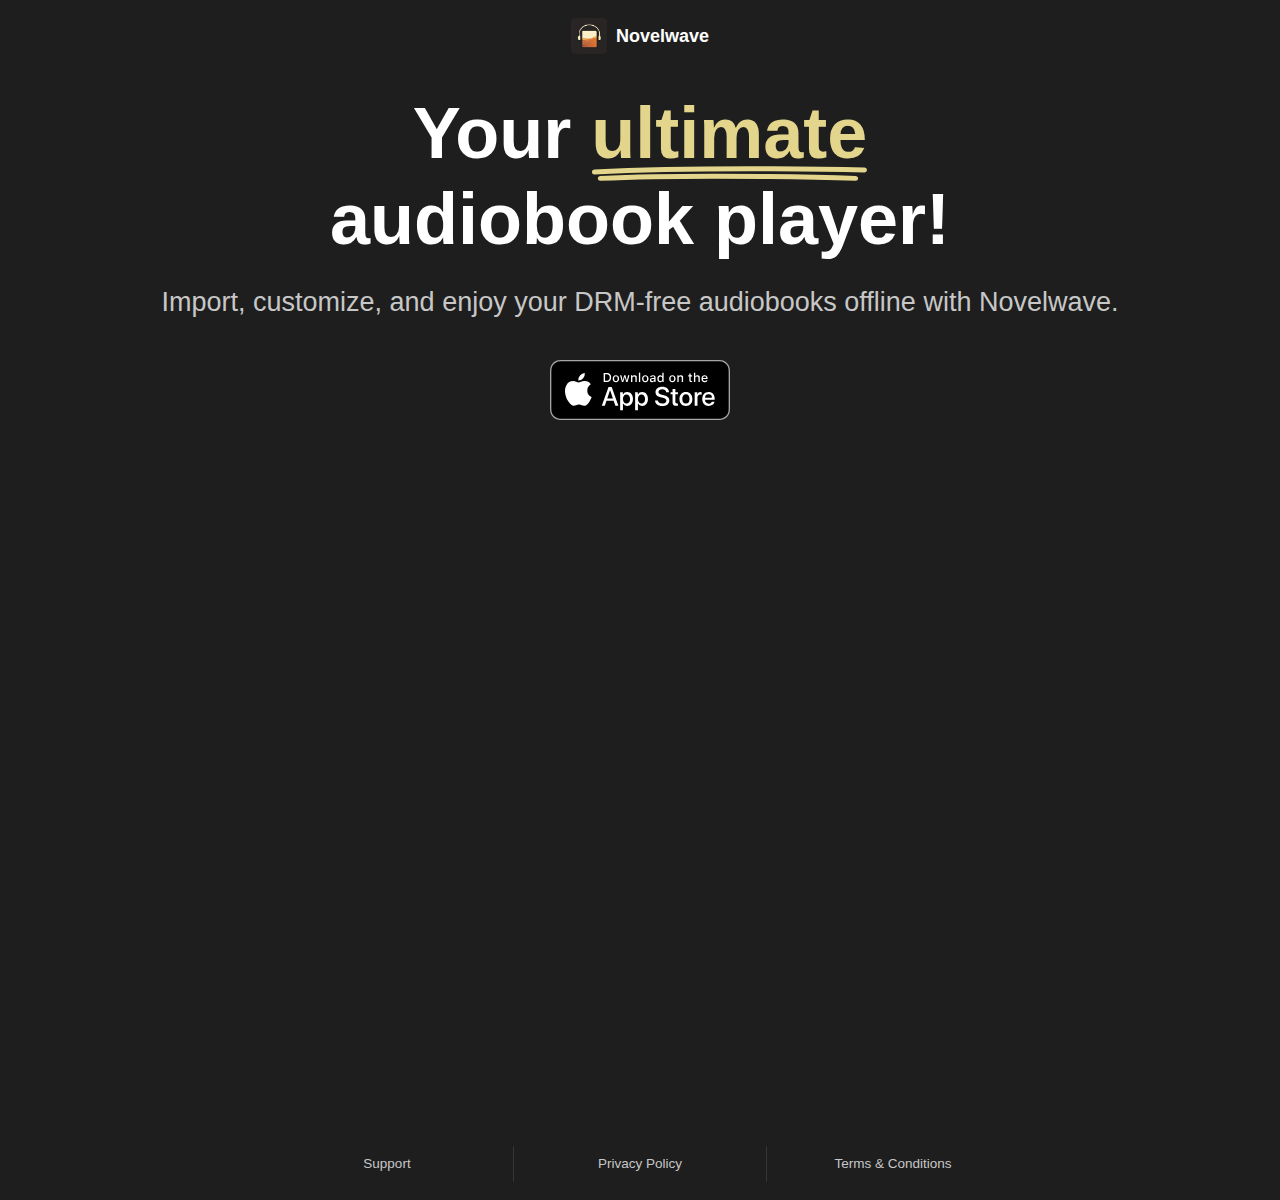
==== commit f8ea8c40: "Replace disclaimer with App Store link" ====
--- a/index.html
+++ b/index.html
@@ -23,7 +23,7 @@
 
         <!-- HEADER -->
         <header class="app__header">
-            <a class="app__header__link" href="/index.html">
+            <a class="app__header__link" href="/">
                 <img class="app__header__icon" src="resources/icons/icon.novelwave.png" alt="Novelwave app icon">
                 <p class="app__header__name">Novelwave</p>
             </a>
@@ -37,9 +37,11 @@
             <p class="landing__subtitle">
                 Import, customize, and enjoy your DRM-free audiobooks offline with Novelwave.
             </p>
-            <h3 class="landing__disclaimer">
-                Coming <span class="landing__disclaimer--date">February 1, 2025</span>
-            </h3>
+
+            <a class="landing__download" href="https://apps.apple.com/app/id6720100886">
+                <img class="landing__download__logo" src="resources/vectors/image.download.black.svg" alt="Download on the App Store" />
+            </a>
+            
             <section class="landing__images">
                 <img class="landing__image landing__image--bookmarks" src="resources/images/image.bookmarks.png" alt="Bookmark feature preview">
                 <img class="landing__image landing__image--playback-speed" src="resources/images/image.playbackSpeed.png" alt="Playback speed feature preview">
@@ -51,11 +53,11 @@
 
         <!-- FOOTER -->
         <footer class="app__footer">
-            <a class="app__footer__link app__footer__link--support" href="/support.html">Support</a>
+            <a class="app__footer__link app__footer__link--support" href="/support">Support</a>
             <div class="app__footer__divider"></div>
-            <a class="app__footer__link app__footer__link--privacy-policy" href="/privacy.html">Privacy Policy</a>
+            <a class="app__footer__link app__footer__link--privacy-policy" href="/privacy">Privacy Policy</a>
             <div class="app__footer__divider"></div>
-            <a class="app__footer__link app__footer__link--terms-and-conditions" href="/terms.html">Terms & Conditions</a>
+            <a class="app__footer__link app__footer__link--terms-and-conditions" href="/terms">Terms & Conditions</a>
         </footer>
 
     </body>
--- a/resources/css/index.css
+++ b/resources/css/index.css
@@ -34,8 +34,12 @@
     margin-bottom: 2rem;
 }
 
-.landing__disclaimer {
-    margin-bottom: 3rem;
+.landing__download {
+    margin-bottom: 2rem;
+}
+
+.landing__download__logo {
+    width: 10rem;
 }
 
 .landing__disclaimer--date {
